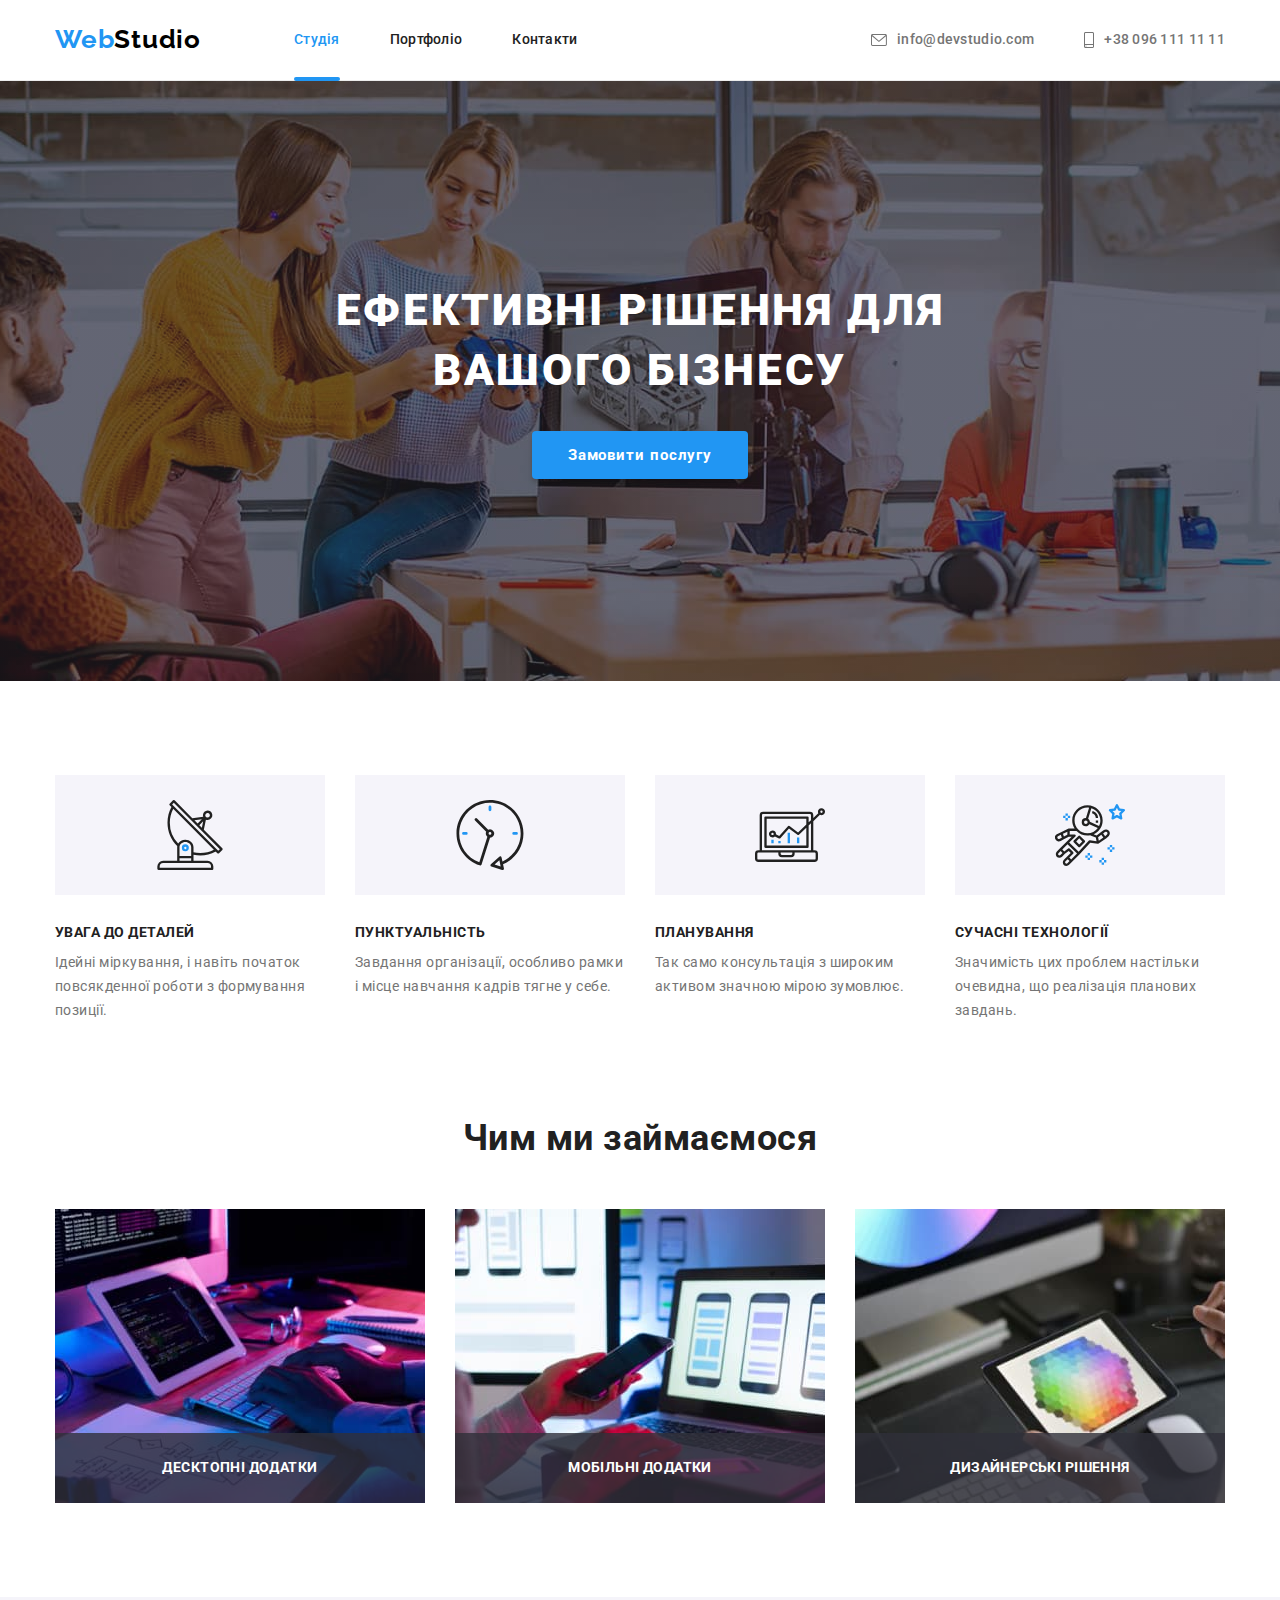
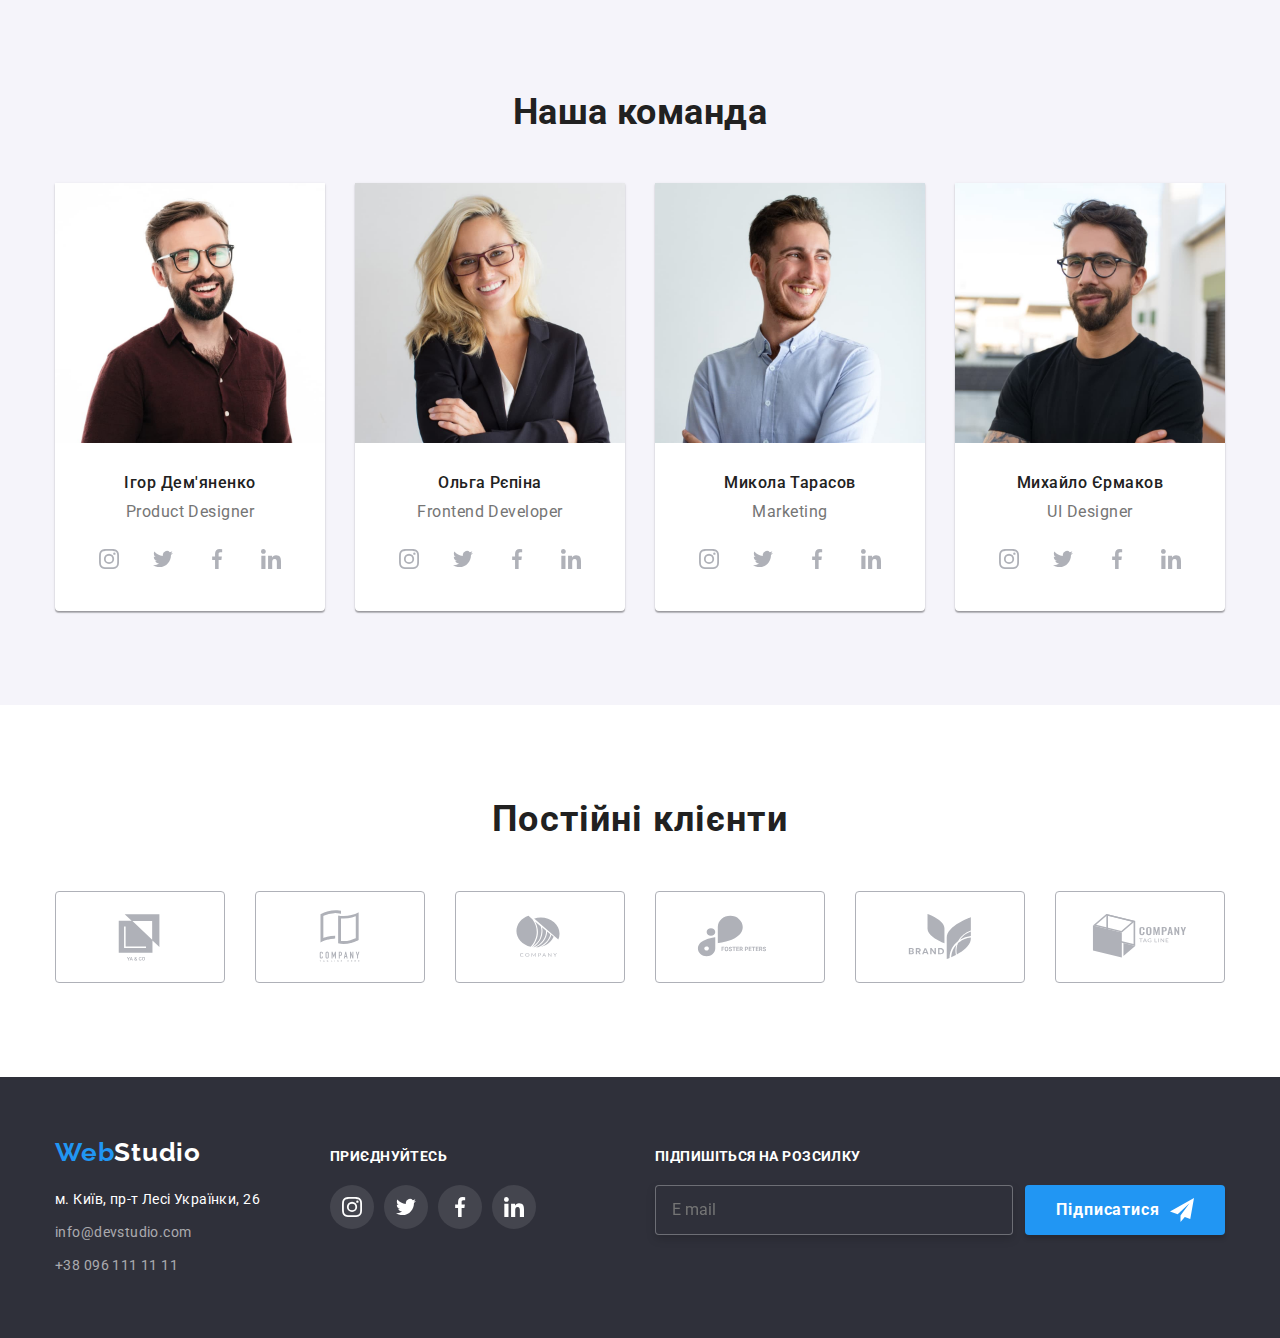
==== index.html @ bb063d8a "started BEM" ====
<!DOCTYPE html>
<html lang="uk">
  <head>
    <meta charset="UTF-8" />
    <meta name="viewport" content="width=device-width, initial-scale=1.0" />
    <title>WebStudio</title>
    <link rel="preconnect" href="https://fonts.googleapis.com" />
    <link rel="preconnect" href="https://fonts.gstatic.com" crossorigin />
    <link
      href="https://fonts.googleapis.com/css2?family=Raleway:wght@700&family=Roboto:wght@400;500;700;900&display=swap"
      rel="stylesheet"
    />
    <link
      rel="stylesheet"
      href="https://cdnjs.cloudflare.com/ajax/libs/modern-normalize/1.1.0/modern-normalize.min.css"
    />
    <link rel="stylesheet" href="./css/styles.css" />
  </head>
  <body>
    <header class="page-header">
      <div class="container page-header-container">
        <nav class="site-nav">
          <a href="./index.html" class="logo site-nav__logo"
            >Web<span class="logo site-nav__logo--theme-light">Studio</span></a
          >
          <ul class="site-nav__list list">
            <li class="site-nav__item">
              <a href="./index.html" class="site-nav__link link current">Студія</a>
            </li>
            <li class="site-nav__item">
              <a href="./portfolio.html" class="site-nav__link link">Портфоліо</a>
            </li>
            <li class="site-nav__item"><a href="" class="site-nav__link link">Контакти</a></li>
          </ul>
        </nav>
        <ul class="contacts-nav list">
          <li class="contacts-nav__item">
            <a class="contect-nav__link link" href="mailto:info@devstudio.com">
              <svg class="contact-nav__icon" width="16" height="12">
                <use href="./images/icons.svg#icon-envelope"></use></svg>info@devstudio.com</a>
          </li>
          <li class="contacts-nav__item">
            <a class="contect-nav__link link" href="tel:+380961111111">
              <svg class="contact-nav__icon" width="10" height="16">
                <use href="./images/icons.svg#icon-smartphone"></use></svg>+38 096 111 11 11</a>
          </li>
        </ul>
      </div>
    </header>
    <main>
      <section class="section hero-section">
        <div class="container">
          <h1 class="hero-section__title">Ефективні рішення для вашого бізнесу</h1>
          <button class="modal-btn" type="button" data-modal-open>Замовити послугу</button>
        </div>
      </section>
      <section class="section features">
        <div class="container">
          <h2 class="features__title visually-hidden">Наші переваги</h2>
          <ul class="features__list list">
            <li class="features__item">
              <div class="features__thumb">
                <svg width="70" height="70" class="features__icon">
                  <use href="./images/icons.svg#icon-antenna"></use>
                </svg>
              </div>
              <h3 class="features__lable">УВАГА ДО ДЕТАЛЕЙ</h3>
              <p class="features__text">
                Ідейні міркування, і навіть початок повсякденної роботи з
                формування позиції.
              </p>
            </li>
            <li class="features__item">
              <div class="features__thumb">
                <svg width="70" height="70" class="features__icon">
                  <use href="./images/icons.svg#icon-clock"></use>
                </svg>
              </div>
              <h3 class="features__lable">ПУНКТУАЛЬНІСТЬ</h3>
              <p class="features__text">
                Завдання організації, особливо рамки і місце навчання кадрів
                тягне у себе.
              </p>
            </li>
            <li class="features__item">
              <div class="features__thumb">
                <svg width="70" height="70" class="features__icon">
                  <use href="./images/icons.svg#icon-diagram"></use>
                </svg>
              </div>
              <h3 class="features__lable">ПЛАНУВАННЯ</h3>
              <p class="features__text">
                Так само консультація з широким активом значною мірою зумовлює.
              </p>
            </li>
            <li class="features__item">
              <div class="features__thumb">
                <svg width="70" height="70" class="features__icon">
                  <use href="./images/icons.svg#icon-astronaut"></use>
                </svg>
              </div>
              <h3 class="features__lable">СУЧАСНІ ТЕХНОЛОГІЇ</h3>
              <p class="features__text">
                Значимість цих проблем настільки очевидна, що реалізація
                планових завдань.
              </p>
            </li>
          </ul>
        </div>
      </section>

      <section class="working-section section">
        <div class="container">
          <h2 class="working-section__title">Чим ми займаємося</h2>
          <ul class="works-list list">
            <li class="works-list__item">
              <div class="works-list__wrapper">
              <img
                src="./images/box1.jpg"
                alt="верстка скелету сайту"
                width="370"
              />
                <p class="works-list__overlay">Десктопні додатки</p>
              </div>
            </li>
            <li class="works-list__item">
              <div class="works-list__wrapper">
              <img
                src="./images/box2.jpg"
                alt="дизайн застосунків на телефони"
                width="370"
              />
                <p class="works-list__overlay">Мобільні додатки</p>
              </div>
            </li>
            <li class="works-list__item">
              <div class="works-list__wrapper">
              <img
                src="./images/box3.jpg"
                alt="підбір кольорової гами"
                width="370"
              />
                <p class="works-list__overlay">Дизайнерські рішення</p>
              </div>
            </li>
          </ul>
        </div>
      </section>

      <section class="team-section section">
        <div class="container">
          <h2 class="team-section__title">Наша команда</h2>
          <ul class="team-list list">
            <li class="team-list__item">
              <img
                class="team-list__foto"
                src="./images/img1.jpg"
                alt="Ігор Дем'яненко фото"
                width="270"
                height="260"
              />
              <h3 class="team-list__lable">Ігор Дем'яненко</h3>
              <p class="team-list__text" lang="en">Product Designer</p>
              <ul class="social-network list">
                <li class="social-network__item">
                  <a class="social-network__link link" href="#"><svg width="20" height="20" class="social-network__icon">
                  <use href="./images/icons.svg#icon-instagram"></use>
                </svg>
              </a>
            </li>
                <li class="social-network__item">
                  <a class="social-network__link link" href="#"><svg width="20" height="20" class="social-network__icon"> 
                  <use href="./images/icons.svg#icon-twitter"></use>
                </svg>
              </a>
            </li>
                <li class="social-network__item">
                  <a class="social-network__link link" href="#"><svg width="20" height="20" class="social-network__icon">
                  <use href="./images/icons.svg#icon-facebook"></use>
                </svg>
              </a>
            </li>
                <li class="social-network__item">
                  <a class="social-network__link link" href="#"><svg width="20" height="20" class="social-network__icon">
                  <use href="./images/icons.svg#icon-linkedin"></use>
                </svg>
              </a>
            </li>
              </ul>
            </li>
            <li class="team-list__item">
              <img
                class="team-list__foto"
                src="./images/img2.jpg"
                alt="Ольга Рєпіна фото"
                width="270"
                height="260"
              />
              <h3 class="team-list__lable">Ольга Рєпіна</h3>
              <p class="team-list__text" lang="en">Frontend Developer</p>
              <ul class="social-network list">
                <li class="social-network__item">
                  <a class="social-network__link link" href="#"><svg width="20" height="20" class="social-network__icon">
                  <use href="./images/icons.svg#icon-instagram"></use>
                </svg>
              </a>
            </li>
                <li class="social-network__item">
                  <a class="social-network__link link" href="#"><svg width="20" height="20" class="social-network__icon"> 
                  <use href="./images/icons.svg#icon-twitter"></use>
                </svg>
              </a>
            </li>
                <li class="social-network__item">
                  <a class="social-network__link link" href="#"><svg width="20" height="20" class="social-network__icon">
                  <use href="./images/icons.svg#icon-facebook"></use>
                </svg>
              </a>
            </li>
                <li class="social-network__item">
                  <a class="social-network__link link" href="#"><svg width="20" height="20" class="social-network__icon">
                  <use href="./images/icons.svg#icon-linkedin"></use>
                </svg>
              </a>
            </li>
              </ul>
            </li>
            <li class="team-list__item">
              <img
                class="team-list__foto"
                src="./images/img3.jpg"
                alt="Микола Тарасов фото"
                width="270"
                height="260"
              />
              <h3 class="team-list__lable">Микола Тарасов</h3>
              <p class="team-list__text" lang="en">Marketing</p>
              <ul class="social-network list">
                <li class="social-network__item">
                  <a class="social-network__link link" href="#"><svg width="20" height="20" class="social-network__icon">
                  <use href="./images/icons.svg#icon-instagram"></use>
                </svg>
              </a>
            </li>
                <li class="social-network__item">
                  <a class="social-network__link link" href="#"><svg width="20" height="20" class="social-network__icon"> 
                  <use href="./images/icons.svg#icon-twitter"></use>
                </svg>
              </a>
            </li>
                <li class="social-network__item">
                  <a class="social-network__link link" href="#"><svg width="20" height="20" class="social-network__icon">
                  <use href="./images/icons.svg#icon-facebook"></use>
                </svg>
              </a>
            </li>
                <li class="social-network__item">
                  <a class="social-network__link link" href="#"><svg width="20" height="20" class="social-network__icon">
                  <use href="./images/icons.svg#icon-linkedin"></use>
                </svg>
              </a>
            </li>
              </ul>
            </li>
            <li class="team-list__item">
              <img
                class="team-list__foto"
                src="./images/img4.jpg"
                alt="Михайло Єрмаков фото"
                width="270"
                height="260"
              />
              <h3 class="team-list__lable">Михайло Єрмаков</h3>
              <p class="team-list__text" lang="en">UI Designer</p>
              <ul class="social-network list">
                <li class="social-network__item">
                  <a class="social-network__link link" href="#"><svg width="20" height="20" class="social-network__icon">
                  <use href="./images/icons.svg#icon-instagram"></use>
                </svg>
              </a>
            </li>
                <li class="social-network__item">
                  <a class="social-network__link link" href="#"><svg width="20" height="20" class="social-network__icon"> 
                  <use href="./images/icons.svg#icon-twitter"></use>
                </svg>
              </a>
            </li>
                <li class="social-network__item">
                  <a class="social-network__link link" href="#"><svg width="20" height="20" class="social-network__icon">
                  <use href="./images/icons.svg#icon-facebook"></use>
                </svg>
              </a>
            </li>
                <li class="social-network__item">
                  <a class="social-network__link link" href="#"><svg width="20" height="20" class="social-network__icon">
                  <use href="./images/icons.svg#icon-linkedin"></use>
                </svg>
              </a>
            </li>
              </ul>
            </li>
          </ul>
        </div>
      </section>

      <section class="clients section">
        <div class="container">
          <h2 class="clients__title">Постійні клієнти</h2>
          <ul class="clients-list list">
            <li class="client-list__item">
              <a class="client-list__link link" href="#">
                <svg width="106" height="60" class="client-list__icon">
                  <use href="./images/icons.svg#icon-clietnyc"></use>
                </svg>
              </a>
            </li>
            <li class="client-list__item">
              <a class="client-list__link link" href="#">
                <svg width="106" height="60" class="client-list__icon">
                  <use href="./images/icons.svg#icon-clientcth"></use>
                </svg>
              </a>
            </li>
            <li class="client-list__item">
              <a class="client-list__link link" href="#">
                <svg width="106" height="60" class="client-list__icon">
                  <use href="./images/icons.svg#icon-clientc"></use>
                </svg>
              </a>
            </li>
            <li class="client-list__item">
              <a class="client-list__link link" href="#">
                <svg width="106" height="60" class="client-list__icon">
                  <use href="./images/icons.svg#icon-clientfp"></use>
                </svg>
              </a>
            </li>
            <li class="client-list__item">
              <a class="client-list__link link" href="#">
                <svg width="106" height="60" class="client-list__icon">
                  <use href="./images/icons.svg#icon-clientb"></use>
                </svg>
              </a>
            </li>
            <li class="client-list__item">
              <a class="client-list__link link" href="#">
                <svg width="106" height="60" class="client-list__icon">
                  <use href="./images/icons.svg#icon-clientctl"></use>
                </svg>
              </a>
            </li>
          </ul>
        </div>
      </section>
    </main>

    <footer class="footer-section">
      <div class="container page-footer">
        <div class="footer-navigation">
        <div class="logo footer-navigation__logo">
          <a href="./index.html" class="logo">
            Web<span class="logo footer-navigation__logo--theme-dark">Studio</span></a
          >
        </div>
        <address class="adress-nav">
          <ul class="adress-nav-list">
            <li class="adress list">
              <a
                class="adress link"
                href="https://goo.gl/maps/CPtrU1FHBa2aNyZL9"
                target="_blank"
                rel="noopener noreferrer nofollow"
                >м. Київ, пр-т Лесі Українки, 26</a
              >
            </li>
            <li class="mail list-footer">
              <a class="link" href="mailto:info@devstudio.com"
                >info@devstudio.com</a
              >
            </li>
            <li class="tel list">
              <a class="link" href="tel:+380961111111">+38 096 111 11 11</a>
            </li>
          </ul>
        </address>
        </div>
        <div class="footer-social-thumb">
            <p class="footer-suptitle">Приєднуйтесь</p>
            <ul class="footer-social list">
              <li class="footer-social-item">
                <a href="#" class="footer-social link">
                  <svg width="20" height="20" class="footer-social-icon">
                    <use href="./images/icons.svg#icon-instagram"></use>
                  </svg>
                </a>
              </li>
              <li class="footer-social-item">
                <a href="#" class="footer-social link">
                  <svg width="20" height="20" class="footer-social-icon">
                    <use href="./images/icons.svg#icon-twitter"></use>
                  </svg>
                </a>
              </li>
              <li class="footer-social-item">
                <a href="#" class="footer-social link">
                  <svg width="20" height="20" class="footer-social-icon">
                    <use href="./images/icons.svg#icon-facebook"></use>
                  </svg>
                </a>
              </li>
              <li class="footer-social-item">
                <a href="#" class="footer-social link">
                  <svg width="20" height="20" class="footer-social-icon">
                    <use href="./images/icons.svg#icon-linkedin"></use>
                  </svg>
                </a>
              </li>
            </ul>
          </div>
          <form class="footer-form">
            <p class="footer-form-text">Підпишіться на розсилку</p>
            <div class="footer-form-thumb">
            <label class="footer-form-field">
              <input class="footer-form-input" name="email" type="email" placeholder="E mail" required>
            </label>
            <button class="footer-form-btn" type="submit">Підписатися
              <svg class="footer-form-icon" width="24" height="24">
                <use href="./images/icons.svg#icon-send"></use>
              </svg>
            </button>
            </div>
          </form>
      </div>
    </footer>
    <div class="backdrop is-hidden" data-modal>
      <div class="modal">
        <button type="button" class="modal-close-btn" data-modal-close>
        <svg class="modal-close-icon" width="18" height="18">
          <use href="./images/icons.svg#icon-close"></use>
        </svg>
        </button>
        <form class="modal-window-form">
          <p class="modal-form-title">Залиште свої дані, ми вам передзвонимо</p>
          <label class="modal-form-field">Ім'я
            <span class="form-field-wrapper">
            <input class="modal-form-input" type="text" name="user_name" pattern="[a-zA-Zа-яА-яІіЇї]+" minlength="3" required>
            <svg class="modal-form-icon" width="18" height="18">
              <use href="./images/icons.svg#icon-person-black"></use>
            </svg>
            </span>
          </label>
          <label class="modal-form-field">Телефон
            <span class="form-field-wrapper">
            <input class="modal-form-input" type="tel" name="user_phone" required>
            <svg class="modal-form-icon" width="18" height="18">
              <use href="./images/icons.svg#icon-phone-black"></use>
            </svg>
            </span>
          </label>
          <label class="modal-form-field">Пошта
            <span class="form-field-wrapper">
            <input class="modal-form-input" type="email" name="user_email" required>
            <svg class="modal-form-icon" width="18" height="18">
              <use href="./images/icons.svg#icon-email-black"></use>
            </svg>
            </span>
          </label>
          <label class="modal-form-field">Коментар
            <textarea class="modal-form-textarea" name="user_coment" placeholder="Введіть текст"></textarea>
          </label>
          <label class="modal-form-check-filed">
            <input class="modal-form-check visually-hidden" type="checkbox" name="user_policy">
            <svg class="modal-form-check-own">
              <use class="modal-form-check-icon" href="./images/icons.svg#icon-vector"></use>
            </svg>
            Погоджуюся з розсилкою та приймаю&nbsp<a class="form-policy-link" href="#">Умови договору</a>
          </label>
          <button class="modal-form-btn" type="submit">Відправити</button>
        </form>
      </div>
    </div>
    <script src="./js/modal.js"></script>
  </body>
</html>
---- css/styles.css ----
:root {
    --primary-font: 'Roboto', sans-serif;
    --logo-font: 'Raleway', sans-serif;
    --secondaty-bg-color: #F5F4FA;
    --primary-bg-color: #FFFFFF;
    --primary-dark-color:#2F303A;
    --primery-accent-color: #2196F3;
    --title-text-color: #212121;
    --primary-text-color: #757575;
    --transition-dur-and-func: 250ms cubic-bezier(0.4, 0, 0.2, 1);
}

h1,
h2,
h3,
h4,
p {
    margin-top: 0;
    margin-bottom: 0;
}

ul, ol {
    margin-top: 0;
    margin-bottom: 0;
    padding-left: 0;
}

img {
    display: block;
    max-width: 100%;
    height: auto;
}

body {
    background-color: var(--primary-bg-color);
    color: var(--primary-text-color);
    font-family: var(--primary-font);
    letter-spacing: 0.03em;
}
.section {
    padding-top: 94px;
    padding-bottom: 94px;
}
.title {
    color: var(--title-text-color);
}
.logo {
text-decoration: none;
font-family: var(--logo-font);
font-weight: 700;
font-size: 26px;
line-height: 1.19;
letter-spacing: 0.03em;
color: var(--primery-accent-color);
}

.site-nav__logo {
    margin-right: 93px;
    padding-top: 24px;
    padding-bottom: 25px;
}
.visually-hidden {
    position: absolute;
    white-space: nowrap;
    width: 1px;
    height: 1px;
    overflow: hidden;
    border: 0;
    padding: 0;
    clip: rect(0 0 0 0);
    clip-path: inset(50%);
    margin: -1px;
}
/* =====Header===== */
.container {
    margin-left: auto;
    margin-right: auto;
    width: 1200px;
    padding-left: 15px;
    padding-right: 15px;
}

.page-header-container {
    display: flex;
    align-items: center;
    justify-content: space-between;
}

.site-nav {
    display: flex;
    align-items: center;
}

.site-nav__logo--theme-light {
    color: #000000;
}

.link {
    text-decoration: none;
}
.title {
    margin-bottom: 10px;
}

.footer-navigation__logo--theme-dark {
    color: var(--primary-bg-color);
}
.page-header {
    background-color: var(--primary-bg-color);
    border-bottom: 1px solid #ECECEC;
}
.list {
    list-style: none;
}
.link {
    color: var(--primary-text-color);
    text-decoration: none;
    cursor: pointer;
    transition: color var(--transition-dur-and-func);
}

.site-nav__link.current::after {
    content: "";
    display: block;
    position: absolute;
    left: 0;
    bottom: -1px;
    width: 100%;
    height: 4px;
    border-radius: 2px;
    background-color: var(--primery-accent-color);
}


.site-nav__list {
    display: flex;
    column-gap: 50px;
    margin-right: auto;
}

.site-nav__item {
    font-weight: 500;
    font-size: 14px;
    line-height: 1.14;
    letter-spacing: 0.02em;
}

.contact-nav__icon {
    align-items: center;
    justify-content: center;
    margin-right: 10px;
    fill: currentColor;
    transition: fill var(--transition-dur-and-func);
}


.site-nav__link {
    position: relative;

    display: block;
    padding-top: 32px;
    padding-bottom: 32px;

    font-family: var(--primary-font);
    font-weight: 500;
    font-size: 14px;
    line-height: 1.14;
    letter-spacing: 0.02em;
    color: var(--title-text-color);
    transition: color var(--transition-dur-and-func);
}
.contacts-nav {
    display: flex;
    column-gap: 50px;
    color: var(--primary-text-color);
    font-weight: 500;
    font-size: 14px;
    line-height: 1.14;
    letter-spacing: 0.02em;
}

.site-nav__link:focus,
.site-nav__link:hover,
.site-nav__link:active {
    color: var(--primery-accent-color);

}
.site-nav__link.current {
    color: var(--primery-accent-color);
}
.contect-nav__link:focus,
.contect-nav__link:hover {
    color: var(--primery-accent-color);
}
.contect-nav__link {
    display: flex;
    align-items: center;
    justify-content: center;
    padding-top: 32px;
    padding-bottom: 32px;
    color: var(--primary-text-color);
    transition: color var(--transition-dur-and-func);
}
/* ======Hero====== */
.hero-section {
    margin-left: auto;
    margin-right: auto;
    padding-top: 200px;
    padding-bottom: 200px;
    height: 600px;
    max-width: 1600px;
    background-color: #C4C4C4;
    text-align: center;
    background-image: linear-gradient(to right, rgba(47, 48, 58, 0.4), rgba(47, 48, 58, 0.4)),
     url(../images/heroimg.jpg);
    background-position: center;
    background-repeat: no-repeat;
    background-size: cover;
}

.hero-section__title {
    width: 696px;
    margin-left: auto;
    margin-right: auto;
    margin-bottom: 30px;
    font-family: var(--primary-font);
    font-weight: 900;
    font-size: 44px;
    line-height: 1.36;
    letter-spacing: 0.06em;
    text-transform: uppercase;

    color: var(--primary-bg-color);
}
.modal-btn {
    display: inline-block;
    min-width: 216px;
    padding: 10px 32px;
    border-radius: 4px;
    border: 0px solid transparent;
    background-color: var(--primery-accent-color);
    color: var(--primary-bg-color);
    box-shadow: 0px 4px 4px
     rgba(0, 0, 0, 0.15);

    font-family: inherit; 
    font-weight: 700;
    font-size: 15px;
    line-height: 1.88;
    letter-spacing: 0.06em;
    cursor: pointer;

    transition: background-color var(--transition-dur-and-func),
     box-shadow var(--transition-dur-and-func);
}
.model-open-btn:hover,
.model-open-btn:focus {
    background-color:#188CE8 ;
}

/* =====main===== */

.features__list {
    display: flex;
    column-gap: 30px;
}

.features__item {
    flex-basis: calc((100% - 90px) / 4);
}

.features__thumb {
    display: flex;
    align-items: center;
    justify-content: center;
    width: 270px;
    height: 120px;
    margin-bottom: 30px;
    background-color: var(--secondaty-bg-color);
}

.features__lable {
    margin-bottom: 10px;
    font-family: var(--primary-font);
    font-weight: 700;
    font-size: 14px;
    line-height: 1.14;
    text-transform: uppercase;
    color: var(--title-text-color);
}
.features__text {
    font-weight: 400;
    font-size: 14px;
    line-height: 1.71;
    color: var(--primary-text-color);
}

.works-list {
display: flex;
gap: 30px;
flex-wrap: wrap;
}

.works-list__wrapper {
    position: relative;
}

.works-list__overlay {
    position: absolute;
    display: flex;
    left: 0;
    bottom: 0;
    width: 100%;
    height: 70px;
    align-items: center;
    justify-content: center;

    font-family: var(--primary-font);
    font-weight: 700;
    font-size: 14px;
    line-height: 1.14;
    letter-spacing: 0.03em;
    text-transform: uppercase;
    color: var(--primary-bg-color);
    background-color: rgba(47, 48, 58, 0.8);
}

.working-section__title {
    margin-right: auto;
    margin-left: auto;
    margin-bottom: 50px;
    font-weight: 700;
    font-size: 36px;
    line-height: 1.17;
    text-align: center;
    color:var(--title-text-color)
}

.working-section {
    padding-top: 0px;
}
.team-section__title {
    margin-bottom: 50px;
    font-weight: 700;
    font-size: 36px;
    line-height: 1.17;
    text-align: center;
    color: var(--title-text-color);
}
.team-list__lable {
    margin-bottom: 10px;
    font-weight: 500;
    font-size: 16px;
    line-height: 1.19;
    letter-spacing: 0.03em;
    text-align: center; 
    color: var(--title-text-color);  
}
.team-section {
    background-color: var(--secondaty-bg-color);
}
.team-list {
    display: flex;
    flex-wrap: wrap;
    gap: 30px;
}

.team-list__foto {
    margin-bottom: 30px;
}
.team-list__item {
    display: block;
    background-color: var(--primary-bg-color);
    box-shadow: 0px 1px 3px rgba(0, 0, 0, 0.12),
     0px 1px 1px rgba(0, 0, 0, 0.14),
      0px 2px 1px rgba(0, 0, 0, 0.2);
    border-radius: 0px 0px 4px 4px;
}
.team-list__text {
    margin-bottom: 16px;
    font-weight: 400;
    font-size: 16px;
    line-height: 1.19;
    text-align: center;
}

.social-network {
    display: flex;
    align-items: center;
    justify-content: center;
    column-gap: 10px;
    margin-bottom: 30px;
}

.social-network__link {
    display: flex;
    align-items: center;
    justify-content: center;
    width: 44px;
    height: 44px;
    border-radius: 50%;
    color: #AFB1B8;
    background-color: var(--primary-bg-color);
    transition: background-color var(--transition-dur-and-func);
}

.social-network__icon{
    fill: currentColor;
    transition: fill var(--transition-dur-and-func);
}
.social-network__link:hover,
.social-network__link:focus {
    background-color: var(--primery-accent-color);
}
.social-network__link:hover .social-network__icon,
.social-network__link:focus .social-network__icon {
    fill: var(--primary-bg-color);
}

/* =======clients======= */
.clients__title {
    font-weight: 700;
    font-size: 36px;
    line-height: 1.16;
    text-align: center;
    letter-spacing: 0.03em;
    color: var(--title-text-color);
    margin-bottom: 50px;
}

.clients-list {
    display: flex;
    align-items: center;
    justify-content: center;
    gap: 30px;
}
.client-list__item {
    display: flex;
    align-items: center;
    justify-content: center;
    width: 170px;
    height: 92px;
    border: 1px solid #AFB1B8;
    border-radius: 4px;
    transition: border-color var(--transition-dur-and-func);
}

.client-list__link {
    display: flex;
    align-items: center;
    justify-content: center;
    width: 100%;
    height: 100%;
    color: #AFB1B8;
    fill: currentColor;
    transition: fill var(--transition-dur-and-func);
}
.client-list__item:hover,
.client-list__item:focus {
    border-color: var(--primery-accent-color);
}

.client-list__link:hover,
.client-list__link:focus {
    fill: var(--primery-accent-color);
}


/* =======footer======= */

.footer-navigation__logo {
    display: block;
    margin-right: auto;
    margin-bottom: 20px;
}

.adress-nav-list {
    margin-right: auto;
}

.adress.list {
    margin-bottom: 9px;
}

.mail.list-footer {
    list-style: none;
    margin-bottom: 9px;
}
.footer-section {
    padding-top: 60px;
    padding-bottom: 60px;
    background-color: var(--primary-dark-color);
}
.adress-nav-list .link {
    text-decoration: none;
    font-style: normal;
    font-weight: 400;
    font-size: 14px;
    line-height: 1.71;
    letter-spacing: 0.03em;
    color: rgba(255, 255, 255, 0.6);
    transition: color var(--transition-dur-and-func);

}

.adress .link {
    font-style: normal;
    font-weight: 400;
    font-size: 14px;
    line-height: 1.71;
    letter-spacing: 0.03em;
    color: var(--primary-bg-color);
    transition: color var(--transition-dur-and-func);
    
}

.adress-nav-list .link:hover,
.adress-nav-list .link:focus {
    color: var(--primery-accent-color);
}

    /*=========Portfolio========  */
    .portfolio.title {
        margin-bottom: 4px;
    }
    .works-menu {
        justify-content: center;
        column-gap: 8px;
        margin-right: auto;
        margin-bottom: 50px;
        margin-left: auto;
    }
    .works-menu,
    .works-content {
        display: flex;
        list-style: none;
    }

    .works-menu .menu-btn.ordinary {
        padding: 6px 25px;
    }
    .works-menu .menu-btn {
        max-height: 38px;
        padding: 6px 22px;
        border: 1px solid transparent;
        border-radius: 4px;

        font-family: var(--primary-font);
        font-weight: 500;
        font-size: 16px;
        line-height: 1.62;
        letter-spacing: 0.03em;
        background-color: var(--secondaty-bg-color);

        transition: color var(--transition-dur-and-func),
        background-color var(--transition-dur-and-func),
        box-shadow var(--transition-dur-and-func);
    }
    .menu-btn:hover,
    .menu-btn:focus {
        color: var(--primary-bg-color);
        background-color: var(--primery-accent-color);
        box-shadow: 0px 3px 1px rgba(0, 0, 0, 0.1),
            0px 1px 2px rgba(0, 0, 0, 0.08),
            0px 2px 2px rgba(0, 0, 0, 0.12);
        cursor: pointer;
    }

    .work-content.link {
        display: block;
        width: 294px;
        width: 370px;
        transition: box-shadow var(--transition-dur-and-func);
    }
    .work-content.link:hover,
    .work-content.link:focus {
        box-shadow: 0px 1px 1px rgba(0, 0, 0, 0.12),
            0px 4px 4px rgba(0, 0, 0, 0.06),
            1px 4px 6px rgba(0, 0, 0, 0.16);
    }

    .works-content {
        flex-wrap: wrap;
        gap: 30px;
    }
    .work-content-item {
        flex-basis: calc((100% - 60px) / 3);
    }

    .work-content-item .title {
            font-weight: 700;
            font-size: 18px;
            line-height: 2;
            letter-spacing: 0.06em;
    }
    .work-content-item .text {
        font-weight: 400;
        font-size: 16px;
        line-height: 1.88;
    }

    .work-img-wrapper {
        position: relative;
        overflow: hidden;
    }

    .overlay {
        position: absolute;
        top: 0;
        left: 0;
        width: 100%;
        height: 100%;
        padding: 63px 24px;
        overflow: auto;

        font-family: var(--primary-font);
        font-weight: 400;
        font-size: 18px;
        line-height: 1.55;
        letter-spacing: 0.03em;
        color: var(--primary-bg-color);
        background-color: rgba(33, 150, 243, 0.9);
        
        transform: translateY(101%);
        transition: transform var(--transition-dur-and-func);
    }

    .work-content.link:hover .overlay,
    .work-content.link:focus .overlay {
        transform: translateY(0%);
    }

    .text-block {
        padding: 20px 24px;
        border: 1px solid #EEEEEE;
        border-top: 0;
    }

    .page-footer {
        display: flex;
        align-items: baseline;
    }
    .footer-navigation {
        margin-right: 70px;
    }



    .footer-social.list {
        display: flex;
        column-gap: 10px;
    }

    .footer-suptitle {
        margin-bottom: 20px;
        font-weight: 700;
        font-size: 14px;
        line-height: 1.14;
        letter-spacing: 0.03em;
        text-transform: uppercase;  
        color: var(--primary-bg-color);
    }

    .footer-social.link {
        display: flex;
        align-items: center;
        justify-content: center;
        width: 44px;
        height: 44px;
        padding: 12px;
        fill: var(--primary-bg-color);
        background: rgba(255, 255, 255, 0.1);
        border-radius: 50%;

        transition: background-color var(--transition-dur-and-func);
    }

    .footer-social.link:hover,
    .footer-social.link:focus {
        background-color: var(--primery-accent-color);
    }

    .backdrop {
        position: fixed;
        top: 0;
        left: 0;
        z-index: 100;
        width: 100%;
        height: 100%;
        background-color: rgba(0, 0, 0, 0.2);

        transition: opacity var(--transition-dur-and-func), visibility var(--transition-dur-and-func);
    }

    .backdrop.is-hidden {
        visibility: hidden;
        opacity: 0;
        pointer-events: none;
    }

    .modal {
        position: absolute;
        top: 50%;
        left: 50%;
        transform: translate( -50%, -50%);
        width: 528px;
        height: 581px;
        background-color: var(--primary-bg-color);
        box-shadow: 0px 1px 3px rgba(0, 0, 0, 0.12), 0px 1px 1px rgba(0, 0, 0, 0.14), 0px 2px 1px rgba(0, 0, 0, 0.2);
        border-radius: 4px;
    }

    .modal-close-btn {
        position: absolute;
        top: 8px;
        right: 8px;
        display: flex;
        align-items: center;
        justify-content: center;
        width: 30px;
        height: 30px;
        border: 1px solid rgba(0, 0, 0, 0.1);
        background-color: var(--primary-bg-color);
        border-radius: 50%;
        padding: 0;
        cursor: pointer;
        transition: fill var(--transition-dur-and-func);
    }

    .modal-close-btn:hover {
        fill: var(--primery-accent-color);
    }

    /* ================footer form================ */
.footer-form {
    margin-left: auto;
}

    .footer-form-text {
        margin-bottom: 20px;
        font-weight: 700;
        font-size: 14px;
        line-height: 1.14;
        letter-spacing: 0.03em;
        text-transform: uppercase;
        color: var(--primary-bg-color);
    }

    .footer-form-thumb {
        display: flex;
        align-items: center;
        justify-content: center;
    }

    .footer-form-field {
        margin-right: 12px;
    }

    .footer-form-input {
        height: 50px;
        width: 358px;
        padding-top: 15px;
        padding-bottom: 15px;
        padding-left: 16px;
        background-color: var(--primary-dark-color);
        border: 1px solid rgba(255, 255, 255, 0.3);
        filter: drop-shadow(0px 4px 4px rgba(0, 0, 0, 0.15));
        border-radius: 4px;
        color: var(--primary-bg-color);
    }

    .footer-form-btn {
        display: inline-flex;
        align-items: center;
        justify-content: center;
        min-width: 200px;
        height: 50px;
        padding: 10px 28px;
        color: var(--primary-bg-color);
        fill: currentColor;
        background: var(--primery-accent-color);
        box-shadow: 0px 4px 4px rgba(0, 0, 0, 0.15);
        border-radius: 4px;
        border: 0px solid transparent;

        font-weight: 700;
        font-size: 16px;
        line-height: 1.88;
        text-align: center;
        letter-spacing: 0.06em;
        transition: background-color var(--transition-dur-and-func);  
        cursor: pointer;
    }

    .footer-form-btn:hover,
    .footer-form-btn:focus {
        background-color: #188CE8
    }

    .footer-form-icon {
        margin-left: 10px;
    }

    /* ==============Modal window form============== */

    .modal-window-form {
        display: flex;
        flex-direction: column;
        padding: 40px;
    }

    .modal-form-title {
        margin-bottom: 12px;
        font-weight: 700;
        font-size: 20px;
        line-height: 1.15;
        text-align: center;
        letter-spacing: 0.03em;
        
        color: var(--title-text-color);
    }

    .modal-form-field {
        margin-bottom: 20px;

        font-weight: 400;
        font-size: 12px;
        line-height: 1.17;

        letter-spacing: 0.01em;
    }

    .form-field-wrapper {
        position: relative;
        display: block;
        margin-top: 4px;
    }

    .modal-form-input {
        width: 100%;
        height: 40px;
        padding-left: 42px;
        font: inherit;
        border: 1px solid rgba(33, 33, 33, 0.2);
        border-radius: 4px;
        transition: border-color var(--transition-dur-and-func);
    }

    .modal-form-icon {
        position: absolute;
        top: 50%;
        left: 0;
        transform: translateY(-50%);
        margin-left: 12px;
        transition: fill var(--transition-dur-and-func);
    }

    .modal-form-textarea {
        display: block;
        width: 100%;
        height: 120px;
        margin-top: 4px;
        padding: 12px 16px;
        resize: none;
        border: 1px solid rgba(33, 33, 33, 0.2);
        border-radius: 4px;
        transition: border-color var(--transition-dur-and-func);
    }

    .modal-form-textarea::placeholder {
        font-weight: 400;
        font-size: 12px;
        line-height: 1.17;
        letter-spacing: 0.01em;
        
        color: rgba(117, 117, 117, 0.5);
    }

    .modal-form-textarea:focus {
        border-color: var(--primery-accent-color);
        outline: none;
    }

    .modal-form-input:focus {
        border-color: var(--primery-accent-color);
        outline: none;
    }
    .modal-form-input:focus + .modal-form-icon {
        fill: var(--primery-accent-color);
    }

    .modal-form-check-own {
        width: 16px;
        height: 15px;
        margin-right: 8px;
        border: 2px solid var(--title-text-color);
        fill: var(--primary-bg-color);
        border-radius: 2px;
        transition: fill var(--transition-dur-and-func), border-color var(--transition-dur-and-func), background-color var(--transition-dur-and-func);
    }

    .modal-form-check:checked + .modal-form-check-own {
        background-color: var(--primery-accent-color);
        border-color: var(--primery-accent-color);
    }

    .modal-form-check:checked + .modal-form-check-own .modal-form-check-icon {
        display: block;
    }

    .modal-form-check-icon {
        display: none;
    }

    .modal-form-check:focus + .modal-form-check-own {
        box-shadow: 0 0 0 2px rgba(0,0,255,0.7);
    }

    .modal-form-check-filed {
        display: flex;
        align-items: center;
        margin-left: auto;
        margin-right: auto;
        margin-bottom: 30px;
        font-weight: 400;
        font-size: 14px;
        line-height: 1.71;
        letter-spacing: 0.03em;

        cursor: pointer;
    }

    .form-policy-link {
        font-weight: 400;
        font-size: 14px;
        line-height: 1.71;
        letter-spacing: 0.03em;
        color: var(--primery-accent-color);
    }

    .modal-form-btn {
        width: 200px;
        height: 50px;
        margin-right: auto;
        margin-left: auto;
        font-weight: 700;
        font-size: 16px;
        line-height: 1.87;
        text-align: center;
        letter-spacing: 0.06em;
        color: var(--primary-bg-color);

        background-color: var(--primery-accent-color);
        border: 1px solid transparent;
        box-shadow: 0px 4px 4px rgba(0, 0, 0, 0.15);
        border-radius: 4px;

        transition: background-color var(--transition-dur-and-func);
        cursor: pointer;
    }

    .modal-form-btn:hover,
    .modal-form-btn:focus {
        background-color: #188CE8
    }
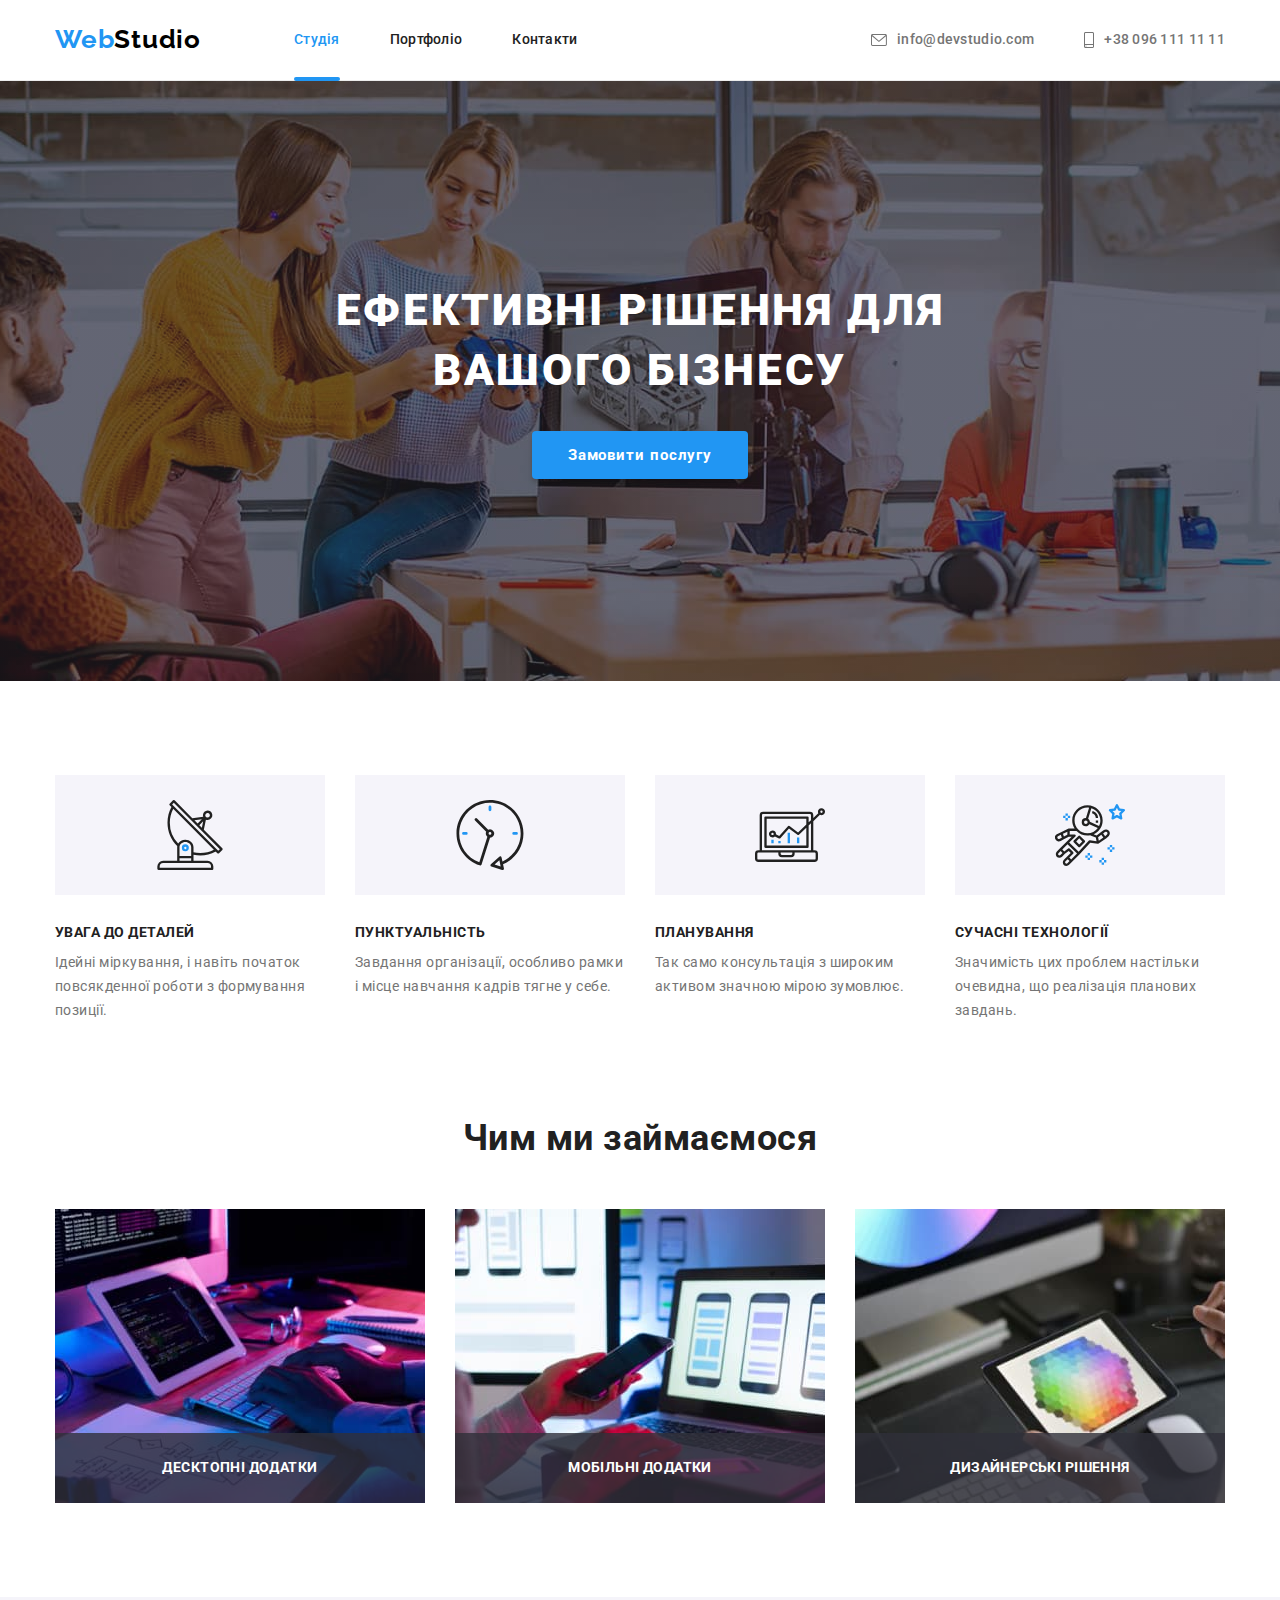
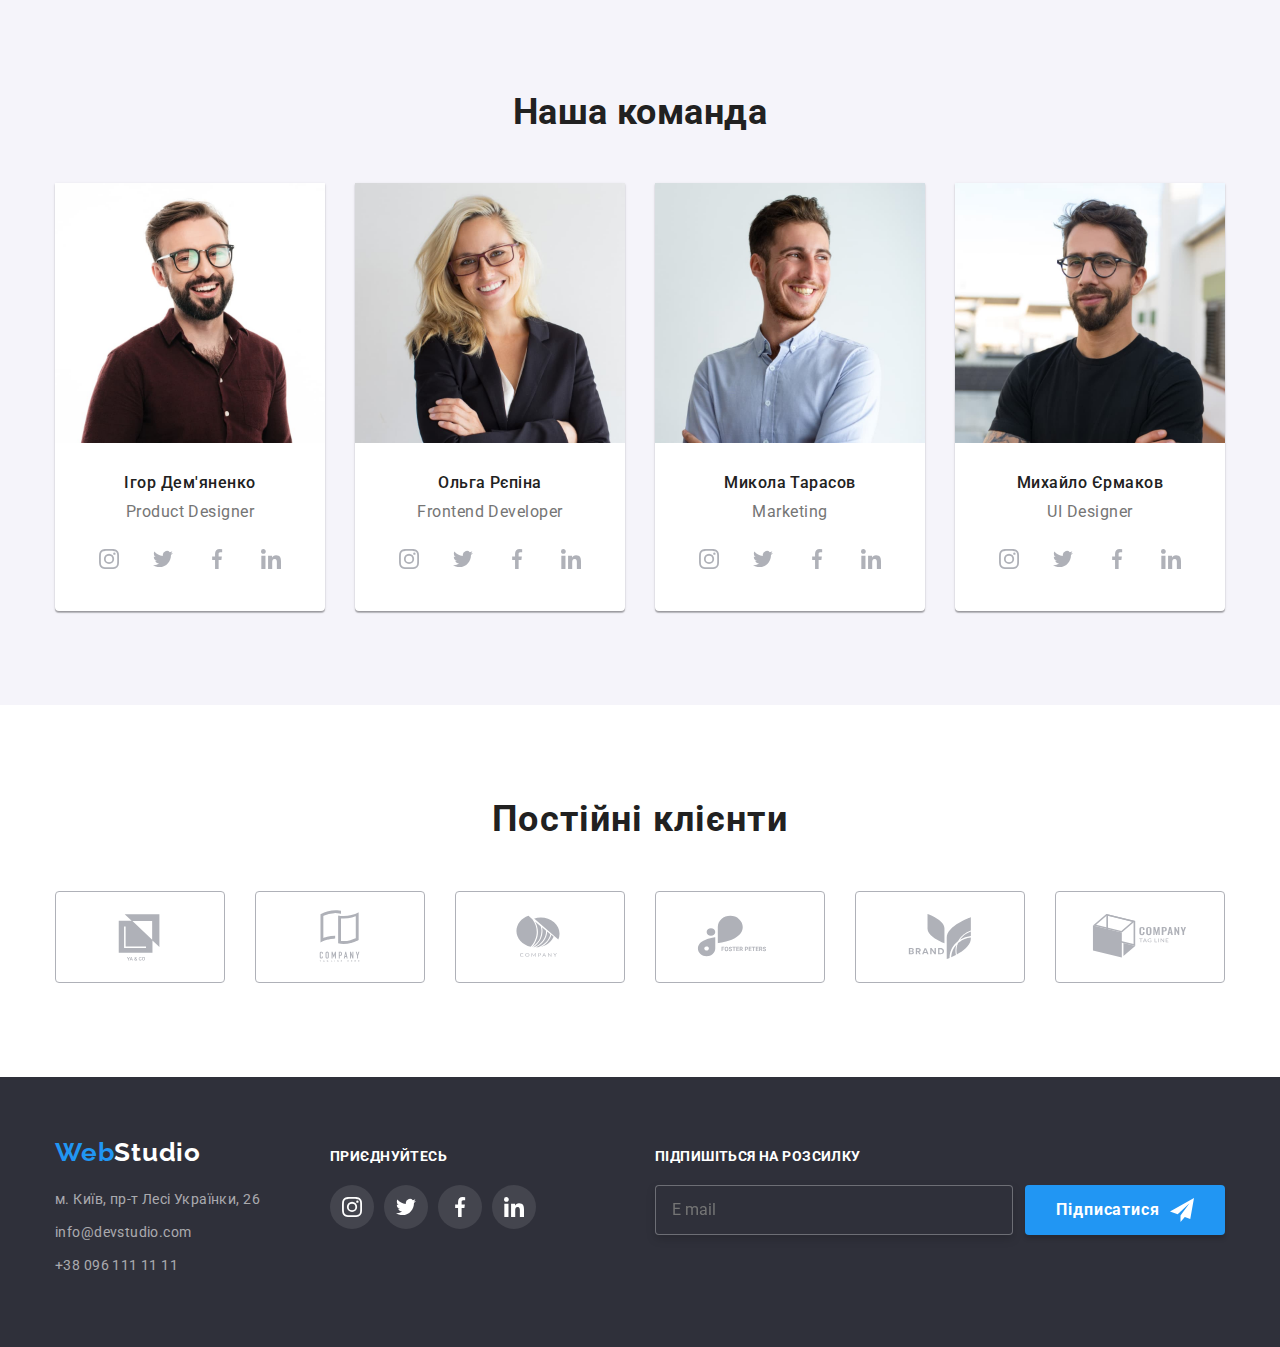
==== commit d8c2be9b: "finish coding" ====
--- a/index.html
+++ b/index.html
@@ -14,8 +14,9 @@
       rel="stylesheet"
       href="https://cdnjs.cloudflare.com/ajax/libs/modern-normalize/1.1.0/modern-normalize.min.css"
     />
-    <link rel="stylesheet" href="./css/styles.css" />
-  </head>
+    <!-- <link rel="stylesheet" href="./css/styles.css" /> -->
+    <link rel="stylesheet" href="./css/main.min.css" />
+ </head>
   <body>
     <header class="page-header">
       <div class="container page-header-container">
@@ -363,23 +364,23 @@
           >
         </div>
         <address class="adress-nav">
-          <ul class="adress-nav-list">
-            <li class="adress list">
+          <ul class="footer-nav__list list">
+            <li class="footer-nav__item">
               <a
-                class="adress link"
+                class="footer-nav__link link"
                 href="https://goo.gl/maps/CPtrU1FHBa2aNyZL9"
                 target="_blank"
                 rel="noopener noreferrer nofollow"
                 >м. Київ, пр-т Лесі Українки, 26</a
               >
             </li>
-            <li class="mail list-footer">
-              <a class="link" href="mailto:info@devstudio.com"
+            <li class="footer-nav__item">
+              <a class="footer-nav__link link" href="mailto:info@devstudio.com"
                 >info@devstudio.com</a
               >
             </li>
-            <li class="tel list">
-              <a class="link" href="tel:+380961111111">+38 096 111 11 11</a>
+            <li class="footer-nav__item">
+              <a class="footer-nav__link link" href="tel:+380961111111">+38 096 111 11 11</a>
             </li>
           </ul>
         </address>
--- a/css/styles.css
+++ b/css/styles.css
@@ -474,15 +474,15 @@
     margin-bottom: 20px;
 }
 
-.adress-nav-list {
+.footer-nav__list {
     margin-right: auto;
 }
 
-.adress.list {
+.footer-nav__item {
     margin-bottom: 9px;
 }
 
-.mail.list-footer {
+.footer-nav__item {
     list-style: none;
     margin-bottom: 9px;
 }
@@ -491,7 +491,7 @@
     padding-bottom: 60px;
     background-color: var(--primary-dark-color);
 }
-.adress-nav-list .link {
+.footer-nav__list .link {
     text-decoration: none;
     font-style: normal;
     font-weight: 400;
@@ -503,7 +503,7 @@
 
 }
 
-.adress .link {
+.footer-nav__link {
     font-style: normal;
     font-weight: 400;
     font-size: 14px;
@@ -514,8 +514,8 @@
     
 }
 
-.adress-nav-list .link:hover,
-.adress-nav-list .link:focus {
+.footer-nav__link:hover,
+.footer-nav__link:focus {
     color: var(--primery-accent-color);
 }
 
@@ -536,10 +536,10 @@
         list-style: none;
     }
 
-    .works-menu .menu-btn.ordinary {
+    .menu-btn.ordinary {
         padding: 6px 25px;
     }
-    .works-menu .menu-btn {
+    .menu-btn {
         max-height: 38px;
         padding: 6px 22px;
         border: 1px solid transparent;
--- a/css/main.min.css
+++ b/css/main.min.css
@@ -0,0 +1 @@
+:root{--primary-font: "Roboto", sans-serif;--logo-font: "Raleway", sans-serif;--secondaty-bg-color: #F5F4FA;--primary-bg-color: #FFFFFF;--primary-dark-color: #2F303A;--primery-accent-color: #2196F3;--title-text-color: #212121;--primary-text-color: #757575;--transition-dur-and-func: 250ms cubic-bezier(0.4, 0, 0.2, 1)}.visually-hidden{position:absolute;white-space:nowrap;width:1px;height:1px;overflow:hidden;border:0;padding:0;clip:rect(0 0 0 0);clip-path:inset(50%);margin:-1px}.footer-social.link,.client-list__link,.client-list__item,.clients-list,.works-list__overlay,.features__thumb,.contect-nav__link,.footer-form-thumb,.footer-form-btn,.modal-close-btn,.social-network__link{display:inline-flex;align-items:center;justify-content:center}h1,h2,h3,h4,p{margin-top:0;margin-bottom:0}ul,ol{margin-top:0;margin-bottom:0;padding-left:0}img{display:block;max-width:100%;height:auto}body{background-color:var(--primary-bg-color);color:var(--primary-text-color);font-family:var(--primary-font);letter-spacing:.03em}.link{text-decoration:none}.list{list-style:none}.section{padding-top:94px;padding-bottom:94px}.container{margin-left:auto;margin-right:auto;width:1200px;padding-left:15px;padding-right:15px}.logo{text-decoration:none;font-family:var(--logo-font);font-weight:700;font-size:26px;line-height:1.19;letter-spacing:.03em;color:var(--primery-accent-color)}.site-nav__logo{margin-right:93px;padding-top:24px;padding-bottom:25px}.site-nav__logo--theme-light{color:#000}.footer-navigation__logo--theme-dark{color:var(--primary-bg-color)}.title{color:var(--title-text-color)}.social-network{display:flex;align-items:center;justify-content:center;column-gap:10px;margin-bottom:30px}.social-network__link{width:44px;height:44px;border-radius:50%;color:#afb1b8;background-color:var(--primary-bg-color);transition:background-color var(--transition-dur-and-func)}.social-network__link:hover,.social-network__link:focus{background-color:var(--primery-accent-color)}.social-network__icon{fill:currentColor;transition:fill var(--transition-dur-and-func)}.social-network__link:hover .social-network__icon,.social-network__link:focus .social-network__icon{fill:var(--primary-bg-color)}.modal-btn{display:inline-block;min-width:216px;padding:10px 32px;border-radius:4px;border:0px solid rgba(0,0,0,0);background-color:var(--primery-accent-color);color:var(--primary-bg-color);box-shadow:0px 4px 4px rgba(0,0,0,.15);font-family:inherit;font-weight:700;font-size:15px;line-height:1.88;letter-spacing:.06em;cursor:pointer;transition:background-color var(--transition-dur-and-func),box-shadow var(--transition-dur-and-func)}.modal-btn:hover,.modal-btn:focus{background-color:#188ce8}.modal-close-btn{position:absolute;top:8px;right:8px;width:30px;height:30px;border:1px solid rgba(0,0,0,.1);background-color:var(--primary-bg-color);border-radius:50%;padding:0;cursor:pointer;transition:fill var(--transition-dur-and-func)}.modal-close-btn:hover{fill:var(--primery-accent-color)}.menu-btn{max-height:38px;padding:6px 22px;border:1px solid rgba(0,0,0,0);border-radius:4px;font-family:var(--primary-font);font-weight:500;font-size:16px;line-height:1.62;letter-spacing:.03em;background-color:var(--secondaty-bg-color);transition:color var(--transition-dur-and-func),background-color var(--transition-dur-and-func),box-shadow var(--transition-dur-and-func)}.menu-btn:hover,.menu-btn:focus{color:var(--primary-bg-color);background-color:var(--primery-accent-color);box-shadow:0px 3px 1px rgba(0,0,0,.1),0px 1px 2px rgba(0,0,0,.08),0px 2px 2px rgba(0,0,0,.12);cursor:pointer}.menu-btn.ordinary{padding:6px 25px}.modal-form-btn{width:200px;height:50px;margin-right:auto;margin-left:auto;font-weight:700;font-size:16px;line-height:1.87;text-align:center;letter-spacing:.06em;color:var(--primary-bg-color);background-color:var(--primery-accent-color);border:1px solid rgba(0,0,0,0);box-shadow:0px 4px 4px rgba(0,0,0,.15);border-radius:4px;transition:background-color var(--transition-dur-and-func);cursor:pointer}.modal-form-btn:hover,.modal-form-btn:focus{background-color:#188ce8}.footer-form-btn{min-width:200px;height:50px;padding:10px 28px;color:var(--primary-bg-color);fill:currentColor;background:var(--primery-accent-color);box-shadow:0px 4px 4px rgba(0,0,0,.15);border-radius:4px;border:0px solid rgba(0,0,0,0);font-weight:700;font-size:16px;line-height:1.88;text-align:center;letter-spacing:.06em;transition:background-color var(--transition-dur-and-func);cursor:pointer}.footer-form-btn:hover,.footer-form-btn:focus{background-color:#188ce8}.footer-form-icon{margin-left:10px}.footer-form{margin-left:auto}.footer-form-text{margin-bottom:20px;font-weight:700;font-size:14px;line-height:1.14;letter-spacing:.03em;text-transform:uppercase;color:var(--primary-bg-color)}.footer-form-field{margin-right:12px}.footer-form-input{height:50px;width:358px;padding-top:15px;padding-bottom:15px;padding-left:16px;background-color:var(--primary-dark-color);border:1px solid rgba(255,255,255,.3);filter:drop-shadow(0px 4px 4px rgba(0, 0, 0, 0.15));border-radius:4px;color:var(--primary-bg-color)}.modal-window-form{display:flex;flex-direction:column;padding:40px}.modal-form-title{margin-bottom:12px;font-weight:700;font-size:20px;line-height:1.15;text-align:center;letter-spacing:.03em;color:var(--title-text-color)}.modal-form-field{margin-bottom:20px;font-weight:400;font-size:12px;line-height:1.17;letter-spacing:.01em}.form-field-wrapper{position:relative;display:block;margin-top:4px}.modal-form-input{width:100%;height:40px;padding-left:42px;font:inherit;border:1px solid rgba(33,33,33,.2);border-radius:4px;transition:border-color var(--transition-dur-and-func)}.modal-form-input:focus{border-color:var(--primery-accent-color);outline:none}.modal-form-icon{position:absolute;top:50%;left:0;transform:translateY(-50%);margin-left:12px;transition:fill var(--transition-dur-and-func)}.modal-form-input:focus+.modal-form-icon{fill:var(--primery-accent-color)}.modal-form-textarea{display:block;width:100%;height:120px;margin-top:4px;padding:12px 16px;resize:none;border:1px solid rgba(33,33,33,.2);border-radius:4px;transition:border-color var(--transition-dur-and-func)}.modal-form-textarea::placeholder{font-weight:400;font-size:12px;line-height:1.17;letter-spacing:.01em;color:rgba(117,117,117,.5)}.modal-form-textarea:focus{border-color:var(--primery-accent-color);outline:none}.modal-form-check-own{width:16px;height:15px;margin-right:8px;border:2px solid var(--title-text-color);fill:var(--primary-bg-color);border-radius:2px;transition:fill var(--transition-dur-and-func),border-color var(--transition-dur-and-func),background-color var(--transition-dur-and-func)}.modal-form-check:checked+.modal-form-check-own{background-color:var(--primery-accent-color);border-color:var(--primery-accent-color)}.modal-form-check:focus+.modal-form-check-own{box-shadow:0 0 0 2px rgba(0,0,255,.7)}.modal-form-check:checked+.modal-form-check-own .modal-form-check-icon{display:block}.modal-form-check-icon{display:none}.modal-form-check-filed{display:flex;align-items:center;margin-left:auto;margin-right:auto;margin-bottom:30px;font-weight:400;font-size:14px;line-height:1.71;letter-spacing:.03em;cursor:pointer}.form-policy-link{font-weight:400;font-size:14px;line-height:1.71;letter-spacing:.03em;color:var(--primery-accent-color)}.modal{position:absolute;top:50%;left:50%;transform:translate(-50%, -50%);width:528px;height:581px;background-color:var(--primary-bg-color);box-shadow:0px 1px 3px rgba(0,0,0,.12),0px 1px 1px rgba(0,0,0,.14),0px 2px 1px rgba(0,0,0,.2);border-radius:4px}.backdrop{position:fixed;top:0;left:0;z-index:100;width:100%;height:100%;background-color:rgba(0,0,0,.2);transition:opacity var(--transition-dur-and-func),visibility var(--transition-dur-and-func)}.backdrop.is-hidden{visibility:hidden;opacity:0;pointer-events:none}.page-header-container{display:flex;align-items:center;justify-content:space-between}.site-nav{display:flex;align-items:center}.page-header{background-color:var(--primary-bg-color);border-bottom:1px solid #ececec}.site-nav__list{display:flex;column-gap:50px;margin-right:auto}.site-nav__item{font-weight:500;font-size:14px;line-height:1.14;letter-spacing:.02em}.contact-nav__icon{align-items:center;justify-content:center;margin-right:10px;fill:currentColor;transition:fill var(--transition-dur-and-func)}.site-nav__link{position:relative;display:block;padding-top:32px;padding-bottom:32px;font-family:var(--primary-font);font-weight:500;font-size:14px;line-height:1.14;letter-spacing:.02em;color:var(--title-text-color);transition:color var(--transition-dur-and-func)}.site-nav__link:focus,.site-nav__link:hover,.site-nav__link:active{color:var(--primery-accent-color)}.site-nav__link.current{color:var(--primery-accent-color)}.site-nav__link.current::after{content:"";display:block;position:absolute;left:0;bottom:-1px;width:100%;height:4px;border-radius:2px;background-color:var(--primery-accent-color)}.contacts-nav{display:flex;column-gap:50px;color:var(--primary-text-color);font-weight:500;font-size:14px;line-height:1.14;letter-spacing:.02em}.contect-nav__link{padding-top:32px;padding-bottom:32px;color:var(--primary-text-color);transition:color var(--transition-dur-and-func)}.contect-nav__link:focus,.contect-nav__link:hover{color:var(--primery-accent-color)}.hero-section{margin-left:auto;margin-right:auto;padding-top:200px;padding-bottom:200px;height:600px;max-width:1600px;background-color:#c4c4c4;text-align:center;background-image:linear-gradient(to right, rgba(47, 48, 58, 0.4), rgba(47, 48, 58, 0.4)),url(../images/heroimg.jpg);background-position:center;background-repeat:no-repeat;background-size:cover}.hero-section__title{width:696px;margin-left:auto;margin-right:auto;margin-bottom:30px;font-family:var(--primary-font);font-weight:900;font-size:44px;line-height:1.36;letter-spacing:.06em;text-transform:uppercase;color:var(--primary-bg-color)}.features__list{display:flex;column-gap:30px}.features__item{flex-basis:calc((100% - 90px)/4)}.features__thumb{width:270px;height:120px;margin-bottom:30px;background-color:var(--secondaty-bg-color)}.features__lable{margin-bottom:10px;font-family:var(--primary-font);font-weight:700;font-size:14px;line-height:1.14;text-transform:uppercase;color:var(--title-text-color)}.features__text{font-weight:400;font-size:14px;line-height:1.71;color:var(--primary-text-color)}.works-list{display:flex;gap:30px;flex-wrap:wrap}.works-list__wrapper{position:relative}.works-list__overlay{position:absolute;left:0;bottom:0;width:100%;height:70px;font-family:var(--primary-font);font-weight:700;font-size:14px;line-height:1.14;letter-spacing:.03em;text-transform:uppercase;color:var(--primary-bg-color);background-color:rgba(47,48,58,.8)}.working-section__title{margin-right:auto;margin-left:auto;margin-bottom:50px;font-weight:700;font-size:36px;line-height:1.17;text-align:center;color:var(--title-text-color)}.working-section{padding-top:0px}.team-section__title{margin-bottom:50px;font-weight:700;font-size:36px;line-height:1.17;text-align:center;color:var(--title-text-color)}.team-list__lable{margin-bottom:10px;font-weight:500;font-size:16px;line-height:1.19;letter-spacing:.03em;text-align:center;color:var(--title-text-color)}.team-section{background-color:var(--secondaty-bg-color)}.team-list{display:flex;flex-wrap:wrap;gap:30px}.team-list__foto{margin-bottom:30px}.team-list__item{display:block;background-color:var(--primary-bg-color);box-shadow:0px 1px 3px rgba(0,0,0,.12),0px 1px 1px rgba(0,0,0,.14),0px 2px 1px rgba(0,0,0,.2);border-radius:0px 0px 4px 4px}.team-list__text{margin-bottom:16px;font-weight:400;font-size:16px;line-height:1.19;text-align:center}.clients__title{font-weight:700;font-size:36px;line-height:1.16;text-align:center;letter-spacing:.03em;color:var(--title-text-color);margin-bottom:50px}.clients-list{gap:30px}.client-list__item{width:170px;height:92px;border:1px solid #afb1b8;border-radius:4px;transition:border-color var(--transition-dur-and-func)}.client-list__item:hover,.client-list__item:focus{border-color:var(--primery-accent-color)}.client-list__link{width:100%;height:100%;color:#afb1b8;fill:currentColor;transition:fill var(--transition-dur-and-func)}.client-list__link:hover,.client-list__link:focus{fill:var(--primery-accent-color)}.footer-navigation__logo{display:block;margin-right:auto;margin-bottom:20px}.footer-nav__list{margin-right:auto}.footer-nav__list .link{text-decoration:none;font-style:normal;font-weight:400;font-size:14px;line-height:1.71;letter-spacing:.03em;color:rgba(255,255,255,.6);transition:color var(--transition-dur-and-func)}.footer-nav__item{list-style:none;margin-bottom:9px}.footer-section{padding-top:60px;padding-bottom:60px;background-color:var(--primary-dark-color)}.footer-nav__link{font-style:normal;font-weight:400;font-size:14px;line-height:1.71;letter-spacing:.03em;color:var(--primary-bg-color);transition:color var(--transition-dur-and-func)}.footer-nav__link:hover,.footer-nav__link:focus{color:var(--primery-accent-color)}.page-footer{display:flex;align-items:baseline}.footer-navigation{margin-right:70px}.footer-social.list{display:flex;column-gap:10px}.footer-suptitle{margin-bottom:20px;font-weight:700;font-size:14px;line-height:1.14;letter-spacing:.03em;text-transform:uppercase;color:var(--primary-bg-color)}.footer-social.link{width:44px;height:44px;padding:12px;fill:var(--primary-bg-color);background:rgba(255,255,255,.1);border-radius:50%;transition:background-color var(--transition-dur-and-func)}.footer-social.link:hover,.footer-social.link:focus{background-color:var(--primery-accent-color)}.portfolio.title{margin-bottom:4px}.works-menu{display:flex;list-style:none;justify-content:center;column-gap:8px;margin-right:auto;margin-bottom:50px;margin-left:auto}.works-content{display:flex;flex-wrap:wrap;gap:30px;list-style:none}.work-content.link{display:block;width:294px;width:370px;transition:box-shadow var(--transition-dur-and-func)}.work-content.link:hover,.work-content.link:focus{box-shadow:0px 1px 1px rgba(0,0,0,.12),0px 4px 4px rgba(0,0,0,.06),1px 4px 6px rgba(0,0,0,.16)}.work-content-item{flex-basis:calc((100% - 60px)/3)}.work-content-item .title{font-weight:700;font-size:18px;line-height:2;letter-spacing:.06em}.work-content-item .text{font-weight:400;font-size:16px;line-height:1.88;letter-spacing:.03em;color:var(--primary-text-color)}.work-img-wrapper{position:relative;overflow:hidden}.overlay{position:absolute;top:0;left:0;width:100%;height:100%;padding:63px 24px;overflow:auto;font-family:var(--primary-font);font-weight:400;font-size:18px;line-height:1.55;letter-spacing:.03em;color:var(--primary-bg-color);background-color:rgba(33,150,243,.9);transform:translateY(101%);transition:transform var(--transition-dur-and-func)}.work-content.link:hover .overlay,.work-content.link:focus .overlay{transform:translateY(0%)}.text-block{padding:20px 24px;border:1px solid #eee;border-top:0}/*# sourceMappingURL=main.min.css.map */